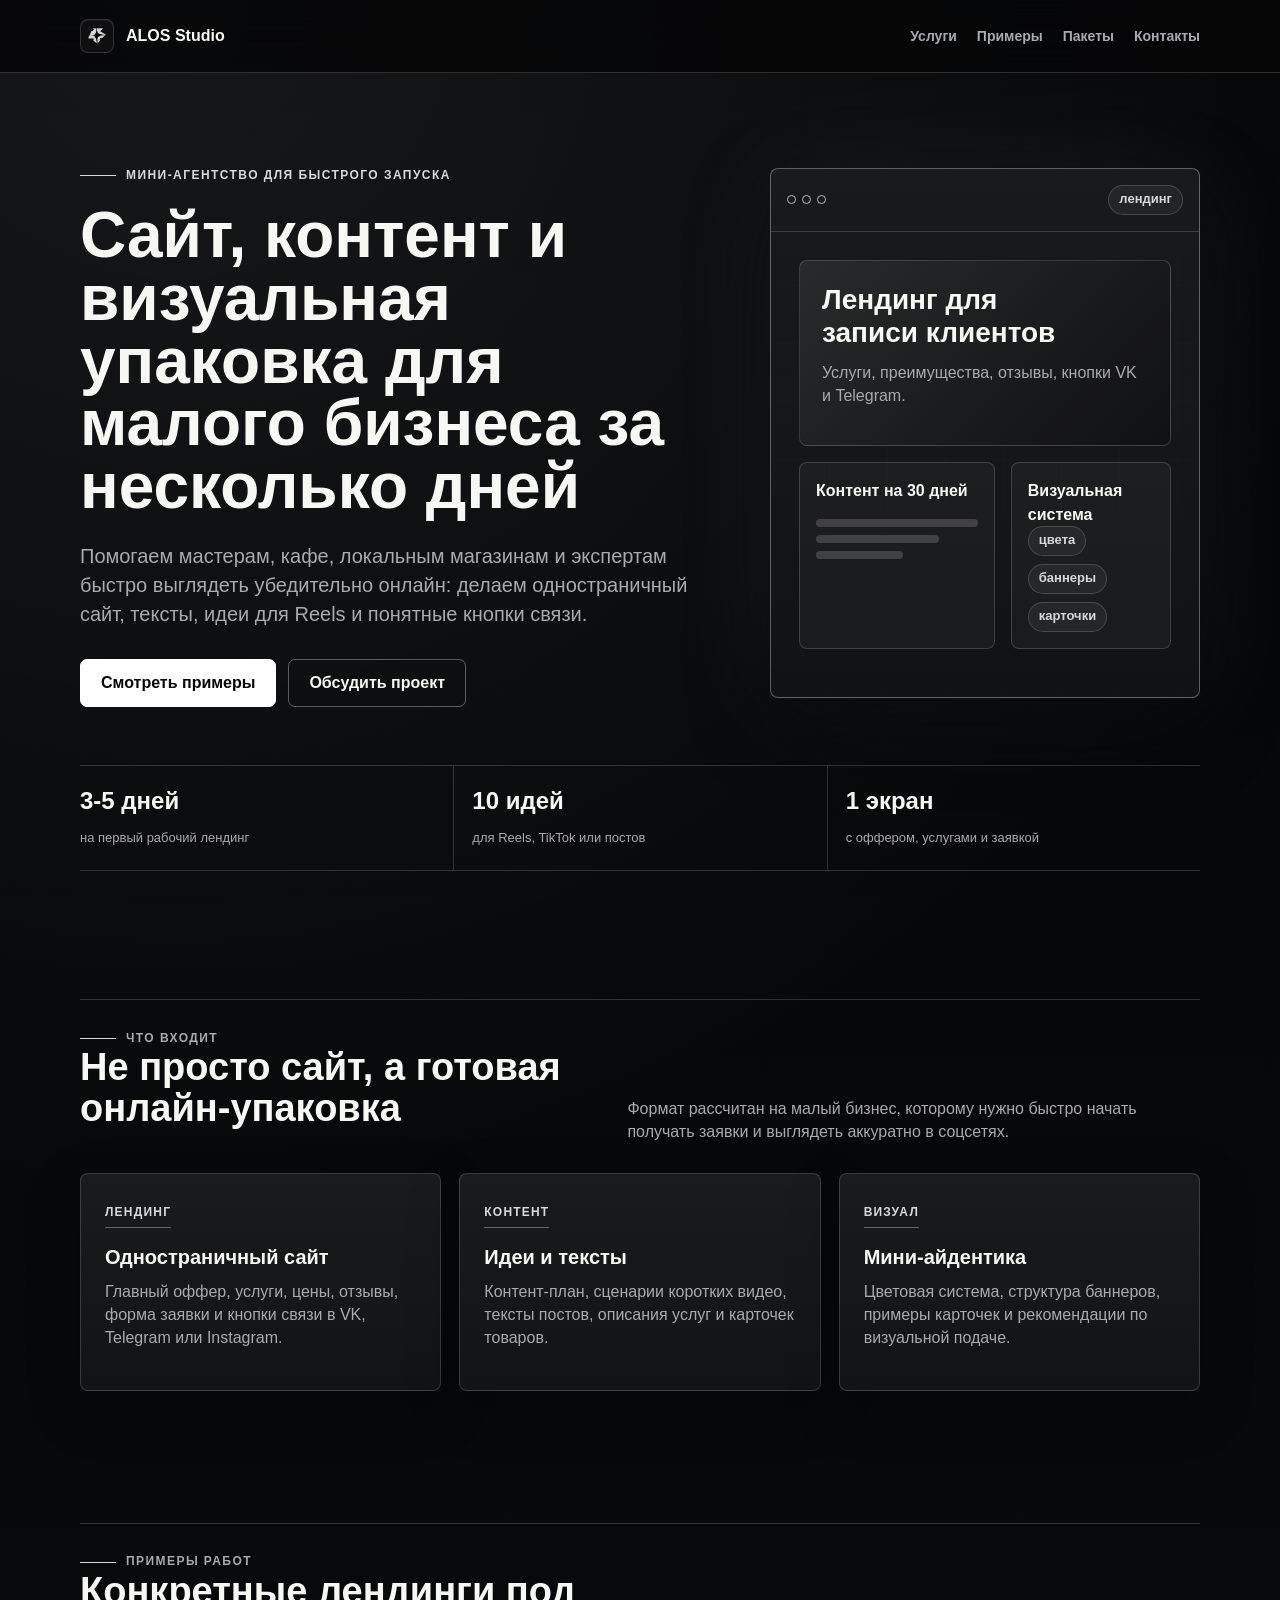
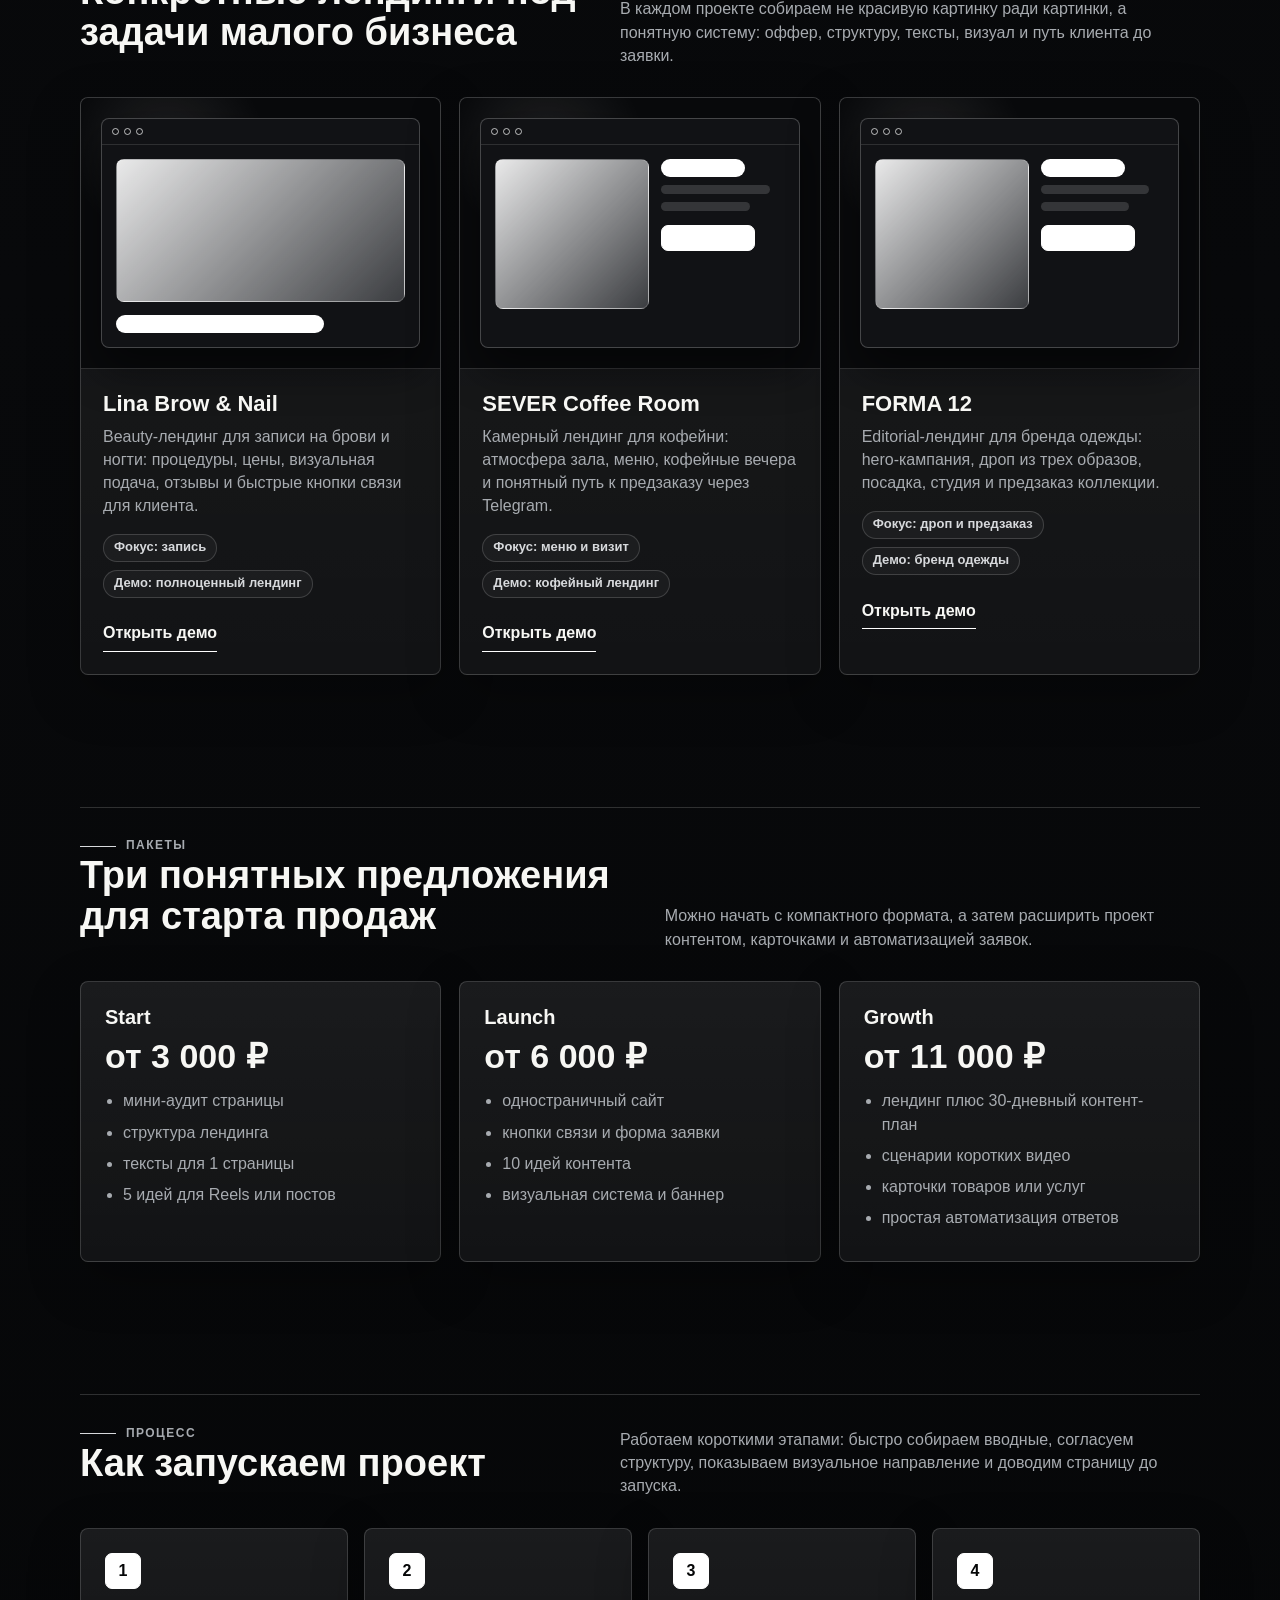
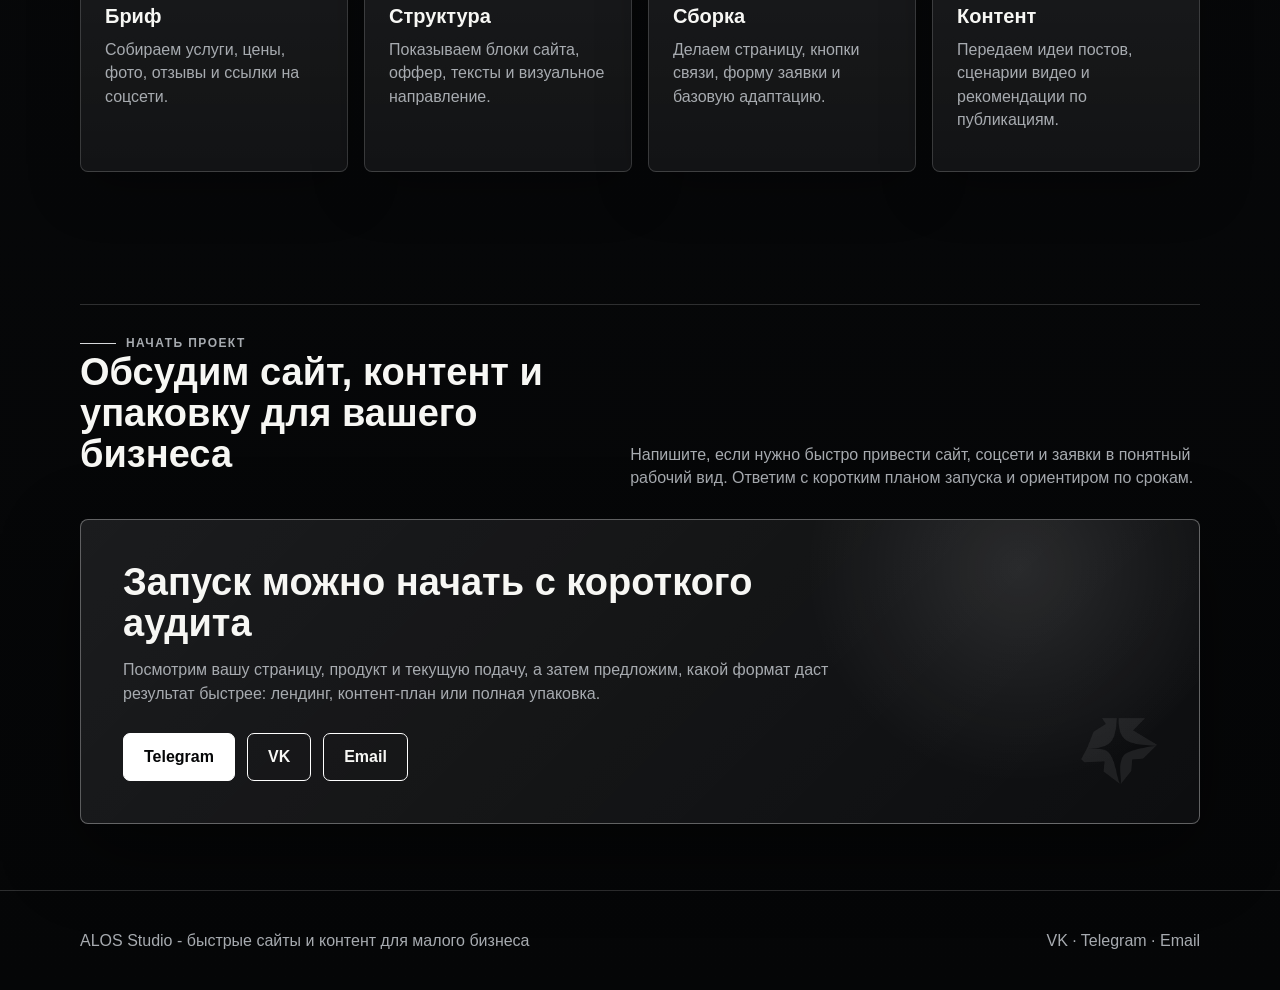
==== index.html @ 25518f79 "Add files via upload" ====
<!doctype html>
<html lang="ru">
  <head>
    <meta charset="utf-8">
    <meta name="viewport" content="width=device-width, initial-scale=1">
    <title>ALOS Studio - сайты, контент и упаковка для малого бизнеса</title>
    <link rel="stylesheet" href="styles.css">
  </head>
  <body>
    <div class="page">
      <header class="topbar">
        <div class="container nav">
          <a class="brand" href="index.html" aria-label="ALOS Studio">
            <span class="brand-mark"><img src="vk-assets/alos-logo-current.png" alt="" aria-hidden="true"></span>
            <span>ALOS Studio</span>
          </a>
          <nav class="nav-links" aria-label="Основная навигация">
            <a href="#services">Услуги</a>
            <a href="#cases">Примеры</a>
            <a href="#packages">Пакеты</a>
            <a href="#contact">Контакты</a>
          </nav>
        </div>
      </header>

      <main>
        <section class="hero">
          <div class="container hero-grid">
            <div>
              <p class="eyebrow">Мини-агентство для быстрого запуска</p>
              <h1>Сайт, контент и визуальная упаковка для малого бизнеса за несколько дней</h1>
              <p class="lead">
                Помогаем мастерам, кафе, локальным магазинам и экспертам быстро выглядеть убедительно онлайн: делаем одностраничный сайт, тексты, идеи для Reels и понятные кнопки связи.
              </p>
              <div class="actions">
                <a class="button" href="#cases">Смотреть примеры</a>
                <a class="button secondary" href="#contact">Обсудить проект</a>
              </div>
            </div>

            <aside class="hero-panel" aria-label="Пример визуальной упаковки">
              <div class="hero-panel-header">
                <div class="dot-row" aria-hidden="true">
                  <span class="dot"></span>
                  <span class="dot"></span>
                  <span class="dot"></span>
                </div>
                <span class="pill">лендинг</span>
              </div>
              <div class="hero-panel-body">
                <div class="mini-site">
                  <div class="mini-hero">
                    <h3>Лендинг для записи клиентов</h3>
                    <p>Услуги, преимущества, отзывы, кнопки VK и Telegram.</p>
                  </div>
                  <div class="mini-row">
                    <div class="mini-box">
                      <strong>Контент на 30 дней</strong>
                      <div class="mini-lines" aria-hidden="true">
                        <span></span>
                        <span></span>
                        <span></span>
                      </div>
                    </div>
                    <div class="mini-box">
                      <strong>Визуальная система</strong>
                      <div class="pill-row">
                        <span class="pill">цвета</span>
                        <span class="pill">баннеры</span>
                        <span class="pill">карточки</span>
                      </div>
                    </div>
                  </div>
                </div>
              </div>
            </aside>
            <div class="metrics" aria-label="Коротко о формате работы">
              <div class="metric">
                <strong>3-5 дней</strong>
                <span>на первый рабочий лендинг</span>
              </div>
              <div class="metric">
                <strong>10 идей</strong>
                <span>для Reels, TikTok или постов</span>
              </div>
              <div class="metric">
                <strong>1 экран</strong>
                <span>с оффером, услугами и заявкой</span>
              </div>
            </div>
          </div>
        </section>

        <section id="services">
          <div class="container">
            <div class="section-head">
              <div>
                <p class="eyebrow">Что входит</p>
                <h2>Не просто сайт, а готовая онлайн-упаковка</h2>
              </div>
              <p>Формат рассчитан на малый бизнес, которому нужно быстро начать получать заявки и выглядеть аккуратно в соцсетях.</p>
            </div>
            <div class="service-grid">
              <article class="service">
                <span class="service-tag">Лендинг</span>
                <h3>Одностраничный сайт</h3>
                <p>Главный оффер, услуги, цены, отзывы, форма заявки и кнопки связи в VK, Telegram или Instagram.</p>
              </article>
              <article class="service">
                <span class="service-tag">Контент</span>
                <h3>Идеи и тексты</h3>
                <p>Контент-план, сценарии коротких видео, тексты постов, описания услуг и карточек товаров.</p>
              </article>
              <article class="service">
                <span class="service-tag">Визуал</span>
                <h3>Мини-айдентика</h3>
                <p>Цветовая система, структура баннеров, примеры карточек и рекомендации по визуальной подаче.</p>
              </article>
            </div>
          </div>
        </section>

        <section id="cases">
          <div class="container">
            <div class="section-head">
              <div>
                <p class="eyebrow">Примеры работ</p>
                <h2>Конкретные лендинги под задачи малого бизнеса</h2>
              </div>
              <p>В каждом проекте собираем не красивую картинку ради картинки, а понятную систему: оффер, структуру, тексты, визуал и путь клиента до заявки.</p>
            </div>
            <div class="case-grid">
              <article class="case">
                <div class="case-preview beauty">
                  <div class="site-window">
                    <div class="site-window-top" aria-hidden="true"><span></span><span></span><span></span></div>
                    <div class="site-window-body beauty case-wire-preview" aria-label="Превью beauty-кейса Lina Brow & Nail">
                      <div class="visual-plate"></div>
                      <div class="preview-bar" aria-hidden="true"></div>
                    </div>
                  </div>
                </div>
                <div class="case-info">
                  <h3>Lina Brow & Nail</h3>
                  <p>Beauty-лендинг для записи на брови и ногти: процедуры, цены, визуальная подача, отзывы и быстрые кнопки связи для клиента.</p>
                  <div class="case-facts">
                    <span>Фокус: запись</span>
                    <span>Демо: полноценный лендинг</span>
                  </div>
                  <a class="case-link" href="brow-and-nail/index.html">Открыть демо</a>
                </div>
              </article>
              <article class="case">
                <div class="case-preview cafe">
                  <div class="site-window">
                    <div class="site-window-top" aria-hidden="true"><span></span><span></span><span></span></div>
                    <div class="site-window-body cafe">
                      <div class="visual-plate"></div>
                      <div class="preview-copy" aria-hidden="true">
                        <span></span><span></span><span></span><div class="fake-button"></div>
                      </div>
                    </div>
                  </div>
                </div>
                <div class="case-info">
                  <h3>SEVER Coffee Room</h3>
                  <p>Камерный лендинг для кофейни: атмосфера зала, меню, кофейные вечера и понятный путь к предзаказу через Telegram.</p>
                  <div class="case-facts">
                    <span>Фокус: меню и визит</span>
                    <span>Демо: кофейный лендинг</span>
                  </div>
                  <a class="case-link" href="sever-coffee/index.html">Открыть демо</a>
                </div>
              </article>
              <article class="case">
                <div class="case-preview fashion">
                  <div class="site-window">
                    <div class="site-window-top" aria-hidden="true"><span></span><span></span><span></span></div>
                    <div class="site-window-body fashion">
                      <div class="visual-plate"></div>
                      <div class="preview-copy" aria-hidden="true">
                        <span></span><span></span><span></span><div class="fake-button"></div>
                      </div>
                    </div>
                  </div>
                </div>
                <div class="case-info">
                  <h3>FORMA 12</h3>
                  <p>Editorial-лендинг для бренда одежды: hero-кампания, дроп из трех образов, посадка, студия и предзаказ коллекции.</p>
                  <div class="case-facts">
                    <span>Фокус: дроп и предзаказ</span>
                    <span>Демо: бренд одежды</span>
                  </div>
                  <a class="case-link" href="forma-12/index.html">Открыть демо</a>
                </div>
              </article>
            </div>
          </div>
        </section>

        <section id="packages">
          <div class="container">
            <div class="section-head">
              <div>
                <p class="eyebrow">Пакеты</p>
                <h2>Три понятных предложения для старта продаж</h2>
              </div>
              <p>Можно начать с компактного формата, а затем расширить проект контентом, карточками и автоматизацией заявок.</p>
            </div>
            <div class="package-grid">
              <article class="package">
                <h3>Start</h3>
                <strong>от 3 000 ₽</strong>
                <ul>
                  <li>мини-аудит страницы</li>
                  <li>структура лендинга</li>
                  <li>тексты для 1 страницы</li>
                  <li>5 идей для Reels или постов</li>
                </ul>
              </article>
              <article class="package">
                <h3>Launch</h3>
                <strong>от 6 000 ₽</strong>
                <ul>
                  <li>одностраничный сайт</li>
                  <li>кнопки связи и форма заявки</li>
                  <li>10 идей контента</li>
                  <li>визуальная система и баннер</li>
                </ul>
              </article>
              <article class="package">
                <h3>Growth</h3>
                <strong>от 11 000 ₽</strong>
                <ul>
                  <li>лендинг плюс 30-дневный контент-план</li>
                  <li>сценарии коротких видео</li>
                  <li>карточки товаров или услуг</li>
                  <li>простая автоматизация ответов</li>
                </ul>
              </article>
            </div>
          </div>
        </section>

        <section>
          <div class="container">
            <div class="section-head">
              <div>
                <p class="eyebrow">Процесс</p>
                <h2>Как запускаем проект</h2>
              </div>
              <p>Работаем короткими этапами: быстро собираем вводные, согласуем структуру, показываем визуальное направление и доводим страницу до запуска.</p>
            </div>
            <div class="workflow">
              <article class="step">
                <span class="step-num">1</span>
                <h3>Бриф</h3>
                <p>Собираем услуги, цены, фото, отзывы и ссылки на соцсети.</p>
              </article>
              <article class="step">
                <span class="step-num">2</span>
                <h3>Структура</h3>
                <p>Показываем блоки сайта, оффер, тексты и визуальное направление.</p>
              </article>
              <article class="step">
                <span class="step-num">3</span>
                <h3>Сборка</h3>
                <p>Делаем страницу, кнопки связи, форму заявки и базовую адаптацию.</p>
              </article>
              <article class="step">
                <span class="step-num">4</span>
                <h3>Контент</h3>
                <p>Передаем идеи постов, сценарии видео и рекомендации по публикациям.</p>
              </article>
            </div>
          </div>
        </section>

        <section id="contact">
          <div class="container">
            <div class="section-head">
              <div>
                <p class="eyebrow">Начать проект</p>
                <h2>Обсудим сайт, контент и упаковку для вашего бизнеса</h2>
              </div>
              <p>Напишите, если нужно быстро привести сайт, соцсети и заявки в понятный рабочий вид. Ответим с коротким планом запуска и ориентиром по срокам.</p>
            </div>
            <div class="contact-strip">
              <img class="contact-logo" src="vk-assets/alos-logo-current.png" alt="" aria-hidden="true">
              <h2>Запуск можно начать с короткого аудита</h2>
              <p>Посмотрим вашу страницу, продукт и текущую подачу, а затем предложим, какой формат даст результат быстрее: лендинг, контент-план или полная упаковка.</p>
              <div class="actions">
                <a class="button" href="https://t.me/aLoS_91" target="_blank" rel="noopener">Telegram</a>
                <a class="button secondary" href="https://vk.ru/alos_studio" target="_blank" rel="noopener">VK</a>
                <a class="button secondary" href="https://e.mail.ru/compose/?mailto=mailto%3Aalos_studio91%40mail.ru" target="_blank" rel="noopener">Email</a>
              </div>
            </div>
          </div>
        </section>
      </main>

      <footer class="footer">
        <div class="container">
          <span>ALOS Studio - быстрые сайты и контент для малого бизнеса</span>
          <span>VK · Telegram · Email</span>
        </div>
      </footer>
    </div>
  </body>
</html>
---- styles.css ----
* {
  box-sizing: border-box;
}

:root {
  --paper: #050607;
  --surface: #0d0e10;
  --surface-2: #121316;
  --surface-3: #17191d;
  --ink: #f7f7f4;
  --muted: #a7abb0;
  --soft: #d7d9dc;
  --line: rgba(255, 255, 255, 0.16);
  --line-strong: rgba(255, 255, 255, 0.32);
  --shadow: 0 26px 80px rgba(0, 0, 0, 0.46);
  --glow: 0 0 120px rgba(255, 255, 255, 0.08);
}

html {
  scroll-behavior: smooth;
}

body {
  margin: 0;
  background:
    radial-gradient(circle at 14% 0%, rgba(255, 255, 255, 0.07), transparent 28%),
    linear-gradient(180deg, #050607 0%, #08090b 45%, #050607 100%);
  color: var(--ink);
  font-family: Inter, Arial, Helvetica, sans-serif;
  font-size: 16px;
  line-height: 1.45;
  overflow-x: hidden;
}

a {
  color: inherit;
  text-decoration: none;
}

.page {
  min-height: 100vh;
}

.container {
  width: min(1120px, calc(100% - 32px));
  margin: 0 auto;
}

.topbar {
  position: sticky;
  top: 0;
  z-index: 10;
  background: rgba(5, 6, 7, 0.82);
  border-bottom: 1px solid var(--line);
  backdrop-filter: blur(18px);
}

.nav {
  display: flex;
  align-items: center;
  justify-content: space-between;
  min-height: 72px;
  gap: 20px;
}

.brand {
  display: flex;
  align-items: center;
  gap: 12px;
  color: var(--ink);
  font-weight: 900;
  letter-spacing: 0;
}

.brand-mark {
  display: grid;
  width: 34px;
  height: 34px;
  place-items: center;
  border: 1px solid rgba(255, 255, 255, 0.14);
  border-radius: 8px;
  background: rgba(255, 255, 255, 0.035);
  box-shadow: inset 0 1px 0 rgba(255, 255, 255, 0.06);
  overflow: hidden;
}

.brand-mark img {
  width: 24px;
  height: 24px;
  object-fit: contain;
  opacity: 0.82;
}

.mark {
  display: none;
}

.nav-links {
  display: flex;
  align-items: center;
  gap: 20px;
  color: var(--muted);
  font-size: 14px;
  font-weight: 700;
}

.nav-links a {
  position: relative;
  padding: 8px 0;
}

.nav-links a::after {
  position: absolute;
  right: 0;
  bottom: 2px;
  left: 0;
  height: 1px;
  background: var(--ink);
  content: "";
  opacity: 0;
  transform: scaleX(0.35);
  transition: opacity 180ms ease, transform 180ms ease;
}

.nav-links a:hover {
  color: var(--ink);
}

.nav-links a:hover::after {
  opacity: 1;
  transform: scaleX(1);
}

.hero {
  padding: 86px 0 62px;
}

.hero-grid {
  display: grid;
  grid-template-columns: minmax(0, 1fr) 430px;
  align-items: center;
  gap: 54px;
}

.hero-grid > *,
.demo-grid > *,
.two-col > * {
  min-width: 0;
}

.eyebrow {
  display: inline-flex;
  align-items: center;
  max-width: 100%;
  gap: 10px;
  margin: 0 0 20px;
  color: var(--soft);
  font-size: 12px;
  font-weight: 900;
  letter-spacing: 0.12em;
  text-transform: uppercase;
  overflow-wrap: anywhere;
}

.eyebrow::before {
  flex: 0 0 36px;
  width: 36px;
  height: 1px;
  background: var(--soft);
  content: "";
}

h1,
h2,
h3,
p {
  margin-top: 0;
}

h1 {
  max-width: 790px;
  margin-bottom: 24px;
  color: var(--ink);
  font-size: 64px;
  line-height: 0.98;
  letter-spacing: 0;
  overflow-wrap: break-word;
}

h2 {
  margin-bottom: 14px;
  color: var(--ink);
  font-size: 38px;
  line-height: 1.08;
  letter-spacing: 0;
  overflow-wrap: anywhere;
}

h3 {
  margin-bottom: 10px;
  color: var(--ink);
  font-size: 22px;
  line-height: 1.18;
  letter-spacing: 0;
}

.lead {
  max-width: 690px;
  margin-bottom: 30px;
  color: var(--muted);
  font-size: 20px;
}

.actions {
  display: flex;
  flex-wrap: wrap;
  gap: 12px;
  margin-top: 28px;
}

.button {
  display: inline-flex;
  align-items: center;
  justify-content: center;
  min-height: 48px;
  padding: 0 20px;
  border: 1px solid #ffffff;
  border-radius: 7px;
  background: #ffffff;
  color: #050607;
  font-weight: 900;
  cursor: pointer;
  transition: background 180ms ease, color 180ms ease, transform 180ms ease, border-color 180ms ease;
}

.button:hover {
  transform: translateY(-1px);
}

.button.secondary {
  border-color: var(--line-strong);
  background: transparent;
  color: var(--ink);
}

.button.secondary:hover {
  border-color: #ffffff;
  background: rgba(255, 255, 255, 0.08);
}

.button.teal {
  border-color: #ffffff;
  background: #ffffff;
  color: #050607;
}

.metrics {
  display: grid;
  grid-column: 1 / -1;
  grid-template-columns: repeat(3, minmax(0, 1fr));
  gap: 0;
  width: 100%;
  margin-top: 4px;
  border-top: 1px solid var(--line);
  border-bottom: 1px solid var(--line);
}

.metric {
  min-height: 104px;
  padding: 18px 16px 18px 0;
  border-left: 0;
}

.metric + .metric {
  padding-left: 18px;
  border-left: 1px solid var(--line);
}

.metric strong {
  display: block;
  margin-bottom: 6px;
  color: var(--ink);
  font-size: 24px;
}

.metric span {
  color: var(--muted);
  font-size: 13px;
}

.hero-panel {
  position: relative;
  min-height: 530px;
  border: 1px solid var(--line-strong);
  border-radius: 8px;
  background:
    linear-gradient(180deg, rgba(255, 255, 255, 0.05), rgba(255, 255, 255, 0.015)),
    var(--surface);
  box-shadow: var(--shadow), var(--glow);
  overflow: hidden;
}

.hero-panel::before {
  position: absolute;
  inset: 0;
  background:
    linear-gradient(90deg, rgba(255, 255, 255, 0.05) 1px, transparent 1px),
    linear-gradient(180deg, rgba(255, 255, 255, 0.05) 1px, transparent 1px);
  background-size: 58px 58px;
  content: "";
  opacity: 0.2;
  pointer-events: none;
}

.hero-panel-header {
  position: relative;
  z-index: 1;
  display: flex;
  align-items: center;
  justify-content: space-between;
  padding: 16px;
  border-bottom: 1px solid var(--line);
}

.dot-row {
  display: flex;
  gap: 6px;
}

.dot {
  width: 9px;
  height: 9px;
  border: 1px solid rgba(255, 255, 255, 0.68);
  border-radius: 50%;
  background: transparent;
}

.dot:nth-child(2),
.dot:nth-child(3) {
  background: transparent;
}

.hero-panel-body {
  position: relative;
  z-index: 1;
  padding: 28px;
}

.mini-site {
  display: grid;
  gap: 16px;
}

.mini-hero {
  min-height: 168px;
  border: 1px solid var(--line);
  border-radius: 8px;
  background:
    linear-gradient(135deg, rgba(255, 255, 255, 0.12), rgba(255, 255, 255, 0.02)),
    #0b0c0e;
  color: var(--ink);
  padding: 22px;
}

.mini-hero h3 {
  max-width: 270px;
  margin-bottom: 12px;
  color: var(--ink);
  font-size: 28px;
}

.mini-hero p {
  color: var(--muted);
}

.mini-row {
  display: grid;
  grid-template-columns: 1.1fr 0.9fr;
  gap: 16px;
}

.mini-box {
  min-height: 112px;
  border: 1px solid var(--line);
  border-radius: 8px;
  background: rgba(255, 255, 255, 0.035);
  padding: 16px;
}

.mini-lines {
  display: grid;
  gap: 8px;
  margin-top: 16px;
}

.mini-lines span {
  height: 8px;
  border-radius: 999px;
  background: rgba(255, 255, 255, 0.16);
}

.mini-lines span:nth-child(2) {
  width: 76%;
}

.mini-lines span:nth-child(3) {
  width: 54%;
}

.pill-row {
  display: flex;
  flex-wrap: wrap;
  gap: 8px;
}

.pill {
  display: inline-flex;
  align-items: center;
  min-height: 30px;
  padding: 0 10px;
  border: 1px solid var(--line);
  border-radius: 999px;
  background: rgba(255, 255, 255, 0.05);
  color: var(--soft);
  font-size: 13px;
  font-weight: 900;
}

section {
  padding: 66px 0;
}

.section-head {
  display: flex;
  align-items: end;
  justify-content: space-between;
  gap: 28px;
  margin-bottom: 30px;
  padding-top: 22px;
  border-top: 1px solid var(--line);
}

.section-head p {
  max-width: 580px;
  margin-bottom: 0;
  color: var(--muted);
}

.service-grid,
.case-grid,
.package-grid,
.message-grid {
  display: grid;
  grid-template-columns: repeat(3, minmax(0, 1fr));
  gap: 18px;
}

.service,
.case,
.package,
.message-card,
.step {
  border: 1px solid var(--line);
  border-radius: 8px;
  background:
    linear-gradient(180deg, rgba(255, 255, 255, 0.055), rgba(255, 255, 255, 0.018)),
    var(--surface);
  box-shadow: 0 18px 52px rgba(0, 0, 0, 0.28);
}

.service,
.package,
.message-card,
.step {
  padding: 24px;
}

.service:hover,
.case:hover,
.package:hover,
.step:hover {
  border-color: var(--line-strong);
}

.service h3,
.package h3,
.message-card h3,
.step h3 {
  font-size: 20px;
}

.service p,
.package p,
.message-card p,
.step p,
.case p {
  color: var(--muted);
}

.service-tag {
  display: inline-flex;
  margin-bottom: 18px;
  padding: 6px 0;
  border-bottom: 1px solid var(--line-strong);
  color: var(--soft);
  font-size: 12px;
  font-weight: 900;
  letter-spacing: 0.1em;
  text-transform: uppercase;
}

.case {
  overflow: hidden;
}

.case-preview {
  min-height: 270px;
  padding: 20px;
  border-bottom: 1px solid var(--line);
  background: #0a0b0d;
}

.case-preview.beauty,
.case-preview.cafe,
.case-preview.fashion {
  background:
    radial-gradient(circle at 24% 18%, rgba(255, 255, 255, 0.09), transparent 28%),
    #090a0c;
}

.site-window {
  height: 230px;
  border: 1px solid rgba(255, 255, 255, 0.22);
  border-radius: 8px;
  background: #111215;
  overflow: hidden;
  box-shadow: 0 20px 44px rgba(0, 0, 0, 0.48);
}

.site-window-top {
  display: flex;
  align-items: center;
  gap: 5px;
  height: 26px;
  padding: 0 10px;
  border-bottom: 1px solid rgba(255, 255, 255, 0.12);
}

.site-window-top span {
  width: 7px;
  height: 7px;
  border: 1px solid rgba(255, 255, 255, 0.7);
  border-radius: 50%;
  background: transparent;
}

.site-window-body {
  display: grid;
  grid-template-columns: 1fr 0.8fr;
  gap: 12px;
  padding: 14px;
}

.visual-plate {
  position: relative;
  min-height: 150px;
  border: 1px solid rgba(255, 255, 255, 0.18);
  border-radius: 8px;
  overflow: hidden;
}

.beauty .visual-plate,
.cafe .visual-plate,
.fashion .visual-plate {
  background:
    linear-gradient(135deg, rgba(255, 255, 255, 0.9), rgba(255, 255, 255, 0.12)),
    #202226;
}

.site-window-body.case-wire-preview {
  display: grid;
  grid-template-columns: 1fr;
  grid-template-rows: minmax(0, 1fr) auto;
  height: calc(100% - 26px);
  gap: 13px;
  padding: 14px;
}

.case-wire-preview .visual-plate {
  min-height: 0;
}

.preview-bar {
  width: min(72%, 330px);
  height: 18px;
  border-radius: 999px;
  background: #ffffff;
}

.preview-copy {
  display: grid;
  align-content: start;
  gap: 8px;
}

.preview-copy span {
  height: 9px;
  border-radius: 999px;
  background: rgba(255, 255, 255, 0.15);
}

.preview-copy span:first-child {
  width: 68%;
  height: 18px;
  background: #ffffff;
}

.preview-copy span:nth-child(2) {
  width: 88%;
}

.preview-copy span:nth-child(3) {
  width: 72%;
}

.preview-copy .fake-button {
  width: 94px;
  height: 26px;
  margin-top: 6px;
  border: 1px solid #ffffff;
  border-radius: 7px;
  background: #ffffff;
}

.case-info {
  padding: 22px;
}

.case-info h3 {
  margin-bottom: 8px;
}

.case-info p {
  min-height: 70px;
  margin-bottom: 16px;
}

.case-facts {
  display: grid;
  gap: 8px;
  margin: 0 0 18px;
}

.case-facts span {
  display: inline-flex;
  width: fit-content;
  max-width: 100%;
  min-height: 28px;
  align-items: center;
  padding: 0 10px;
  border: 1px solid var(--line);
  border-radius: 999px;
  background: rgba(255, 255, 255, 0.035);
  color: var(--soft);
  font-size: 13px;
  font-weight: 900;
}

.case-link {
  display: inline-flex;
  align-items: center;
  min-height: 36px;
  border-bottom: 1px solid #ffffff;
  color: var(--ink);
  font-weight: 900;
}

.package strong {
  display: block;
  margin-bottom: 16px;
  color: var(--ink);
  font-size: 34px;
  line-height: 1;
}

.package ul,
.message-card ul,
.script-list {
  margin: 0;
  padding-left: 18px;
  color: var(--muted);
}

.package li,
.message-card li,
.script-list li {
  margin: 8px 0;
}

.workflow {
  display: grid;
  grid-template-columns: repeat(4, minmax(0, 1fr));
  gap: 16px;
}

.step-num {
  display: grid;
  width: 36px;
  height: 36px;
  margin-bottom: 16px;
  place-items: center;
  border: 1px solid #ffffff;
  border-radius: 7px;
  background: #ffffff;
  color: #050607;
  font-weight: 900;
}

.message-card textarea {
  width: 100%;
  min-height: 230px;
  margin: 8px 0 14px;
  padding: 14px;
  resize: vertical;
  border: 1px solid var(--line);
  border-radius: 8px;
  color: var(--ink);
  background: #08090b;
  font: inherit;
  font-size: 14px;
}

.contact-strip {
  position: relative;
  padding: 42px;
  border: 1px solid var(--line-strong);
  border-radius: 8px;
  background:
    radial-gradient(circle at 84% 16%, rgba(255, 255, 255, 0.1), transparent 22%),
    linear-gradient(135deg, rgba(255, 255, 255, 0.08), rgba(255, 255, 255, 0.018)),
    #08090b;
  color: var(--ink);
  overflow: hidden;
  box-shadow: var(--shadow);
}

.contact-logo {
  position: absolute;
  right: 28px;
  bottom: 20px;
  width: 104px;
  opacity: 0.075;
  pointer-events: none;
}

.contact-strip h2,
.contact-strip p,
.contact-strip .actions {
  position: relative;
  z-index: 1;
  max-width: 760px;
}

.contact-strip p {
  color: var(--muted);
}

.contact-strip .button {
  border-color: #ffffff;
  background: #ffffff;
  color: #050607;
}

.contact-strip .button.secondary {
  background: transparent;
  color: var(--ink);
}

.footer {
  padding: 38px 0;
  border-top: 1px solid var(--line);
  color: var(--muted);
}

.footer .container {
  display: flex;
  justify-content: space-between;
  gap: 20px;
}

.demo-hero {
  padding: 56px 0;
}

.demo-grid {
  display: grid;
  grid-template-columns: minmax(0, 1fr) 420px;
  align-items: center;
  gap: 42px;
}

.demo-visual {
  min-height: 470px;
  border-radius: 8px;
  overflow: hidden;
  box-shadow: var(--shadow);
}

.demo-band {
  padding: 56px 0;
  background: var(--surface);
}

.demo-band.alt {
  background: transparent;
}

.two-col {
  display: grid;
  grid-template-columns: 0.9fr 1.1fr;
  gap: 28px;
  align-items: start;
}

.list-block {
  display: grid;
  gap: 12px;
}

.list-row {
  display: flex;
  justify-content: space-between;
  gap: 14px;
  padding: 16px 0;
  border-bottom: 1px solid var(--line);
}

.list-row strong {
  min-width: 130px;
}

.gallery {
  display: grid;
  grid-template-columns: repeat(3, minmax(0, 1fr));
  gap: 16px;
}

.gallery-item {
  min-height: 210px;
  border-radius: 8px;
  background: #16181b;
}

@media (max-width: 920px) {
  .hero-grid,
  .demo-grid,
  .two-col {
    grid-template-columns: 1fr;
  }

  .hero-panel,
  .demo-visual {
    min-height: 390px;
  }

  .service-grid,
  .case-grid,
  .package-grid,
  .message-grid,
  .workflow,
  .gallery {
    grid-template-columns: repeat(2, minmax(0, 1fr));
  }
}

@media (max-width: 680px) {
  .container {
    width: 100%;
    padding-right: 12px;
    padding-left: 12px;
  }

  .nav {
    align-items: flex-start;
    flex-direction: column;
    padding: 14px 0;
  }

  .nav-links {
    flex-wrap: wrap;
    gap: 12px;
  }

  .hero {
    padding-top: 48px;
  }

  .eyebrow {
    align-items: flex-start;
    gap: 8px;
    font-size: 11px;
    line-height: 1.35;
    letter-spacing: 0.08em;
  }

  .eyebrow::before {
    flex-basis: 36px;
    margin-top: 7px;
  }

  h1 {
    max-width: 340px;
    font-size: 34px;
    line-height: 1.04;
  }

  h2 {
    font-size: 26px;
    line-height: 1.12;
  }

  .lead {
    max-width: 340px;
    font-size: 16px;
  }

  .actions {
    align-items: flex-start;
    flex-direction: column;
  }

  .button {
    max-width: 100%;
  }

  .metrics,
  .service-grid,
  .case-grid,
  .package-grid,
  .message-grid,
  .workflow,
  .gallery,
  .mini-row,
  .site-window-body {
    grid-template-columns: 1fr;
  }

  .metrics {
    border-bottom: 0;
  }

  .metric {
    border-bottom: 1px solid var(--line);
  }

  .metric + .metric {
    padding-left: 0;
    border-left: 0;
  }

  .hero-grid,
  .demo-grid,
  .two-col {
    display: block;
  }

  .hero-panel,
  .demo-visual {
    width: 100%;
    max-width: calc(100vw - 24px);
    margin-top: 30px;
  }

  .hero-panel-header,
  .hero-panel-body {
    padding: 14px;
  }

  .hero-panel-header .pill {
    display: none;
  }

  .mini-hero {
    min-height: 150px;
    padding: 18px;
  }

  .mini-hero h3 {
    font-size: 24px;
  }

  .section-head,
  .footer .container {
    align-items: flex-start;
    flex-direction: column;
  }

  .case-info p {
    min-height: auto;
  }

  .contact-strip {
    padding: 26px;
  }

  .contact-logo {
    right: 18px;
    bottom: 16px;
    width: 74px;
    opacity: 0.065;
  }
}
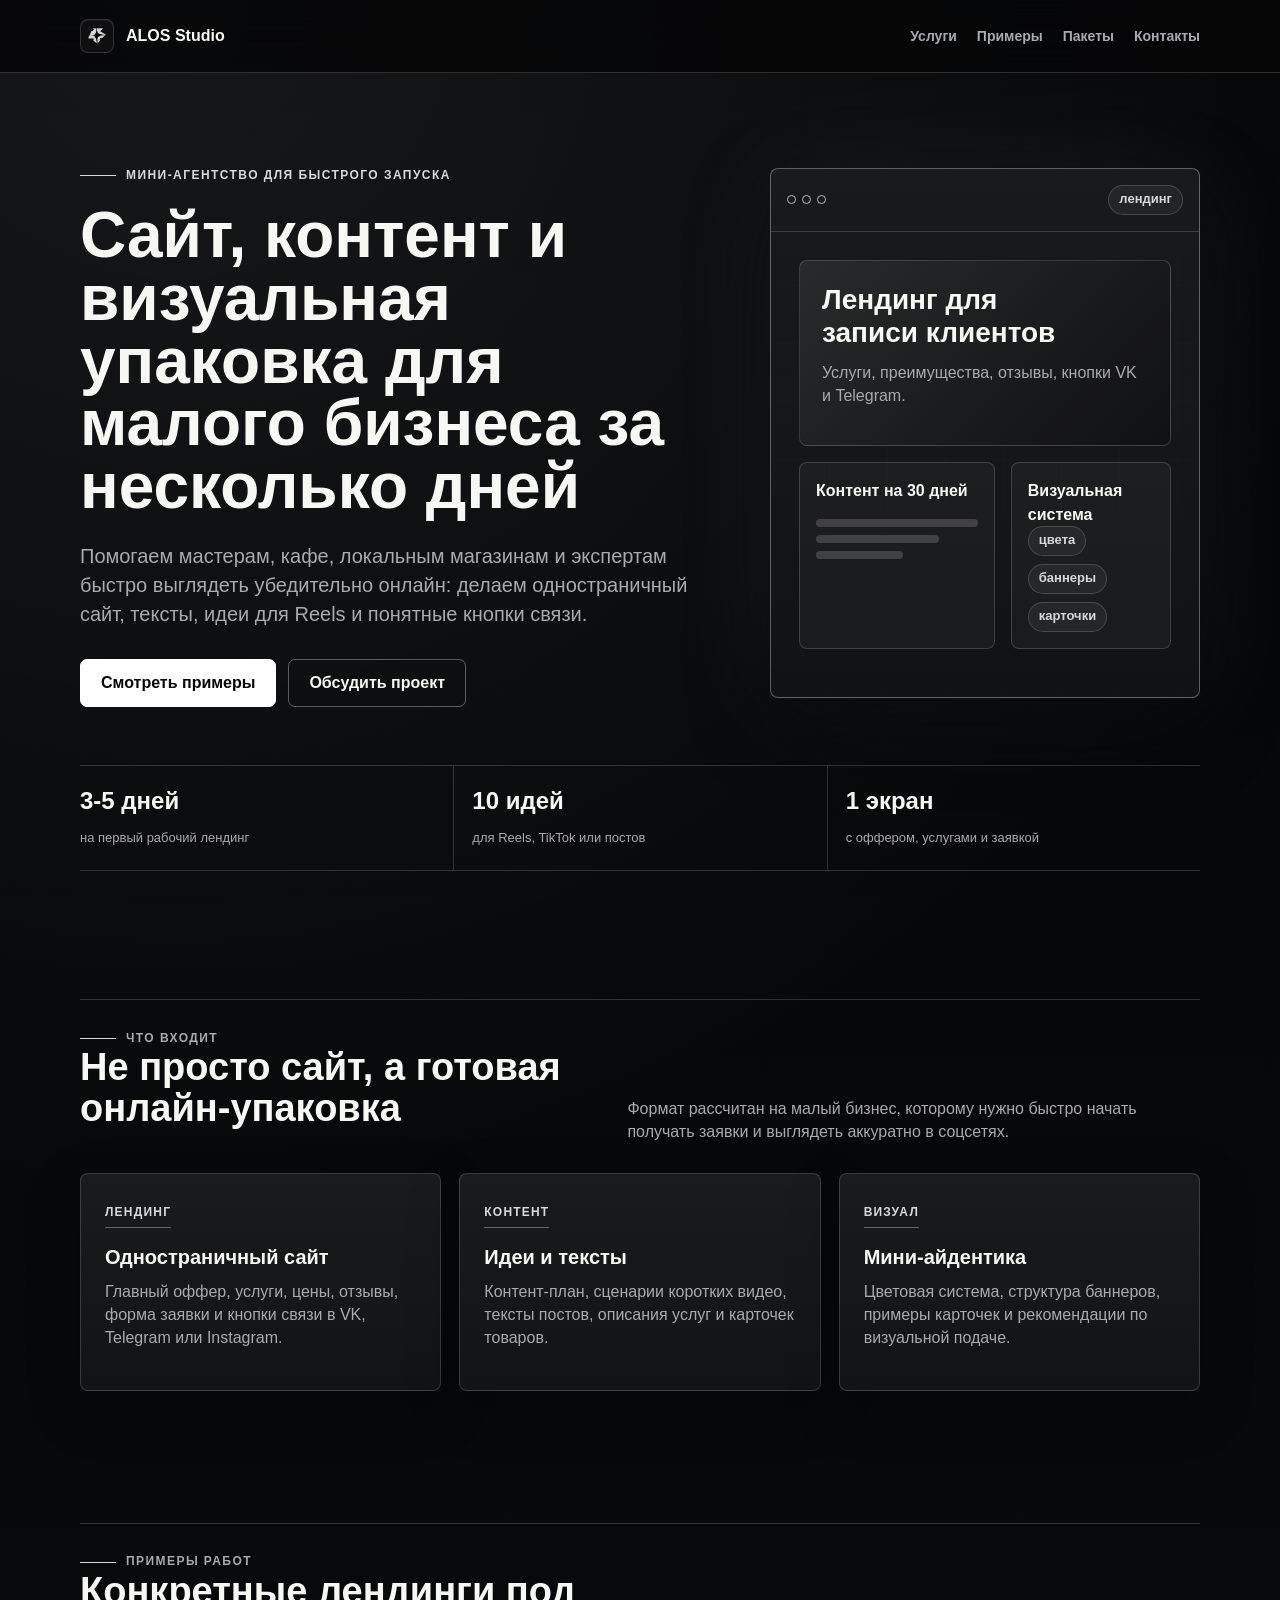
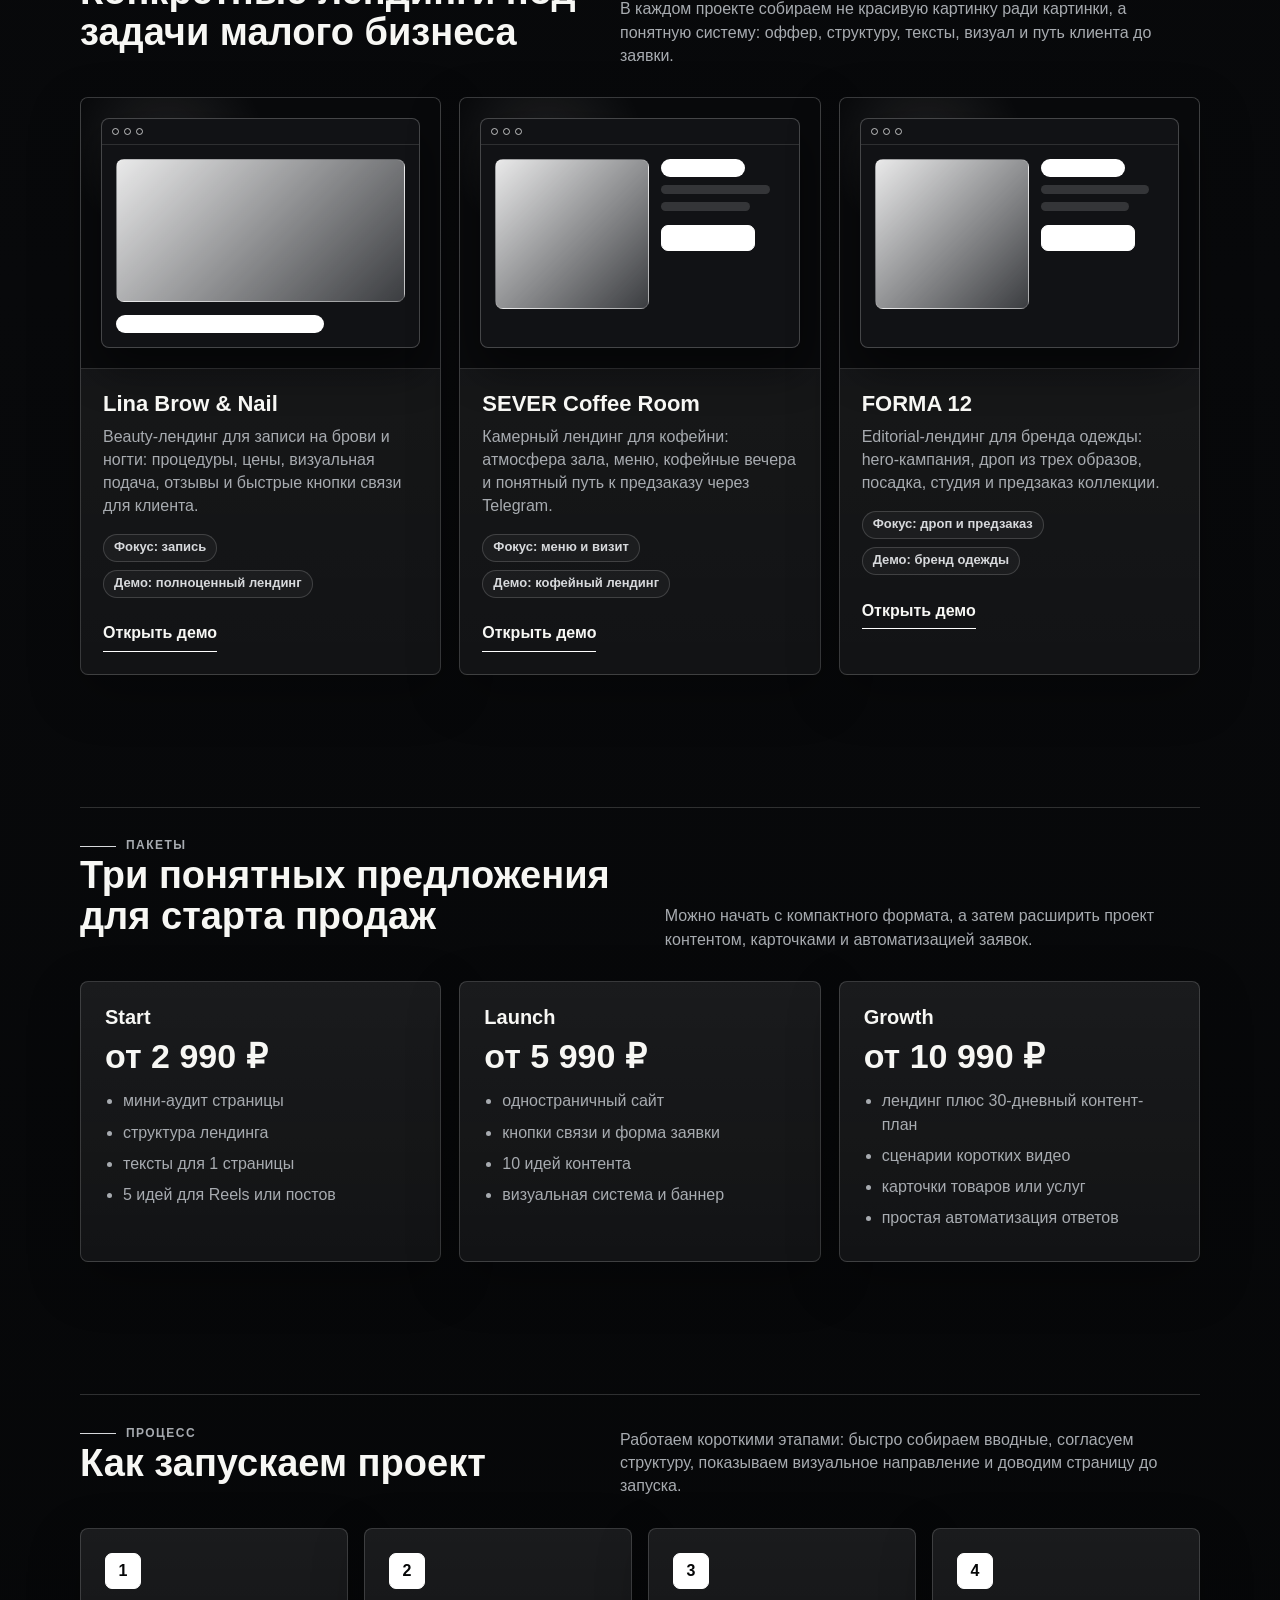
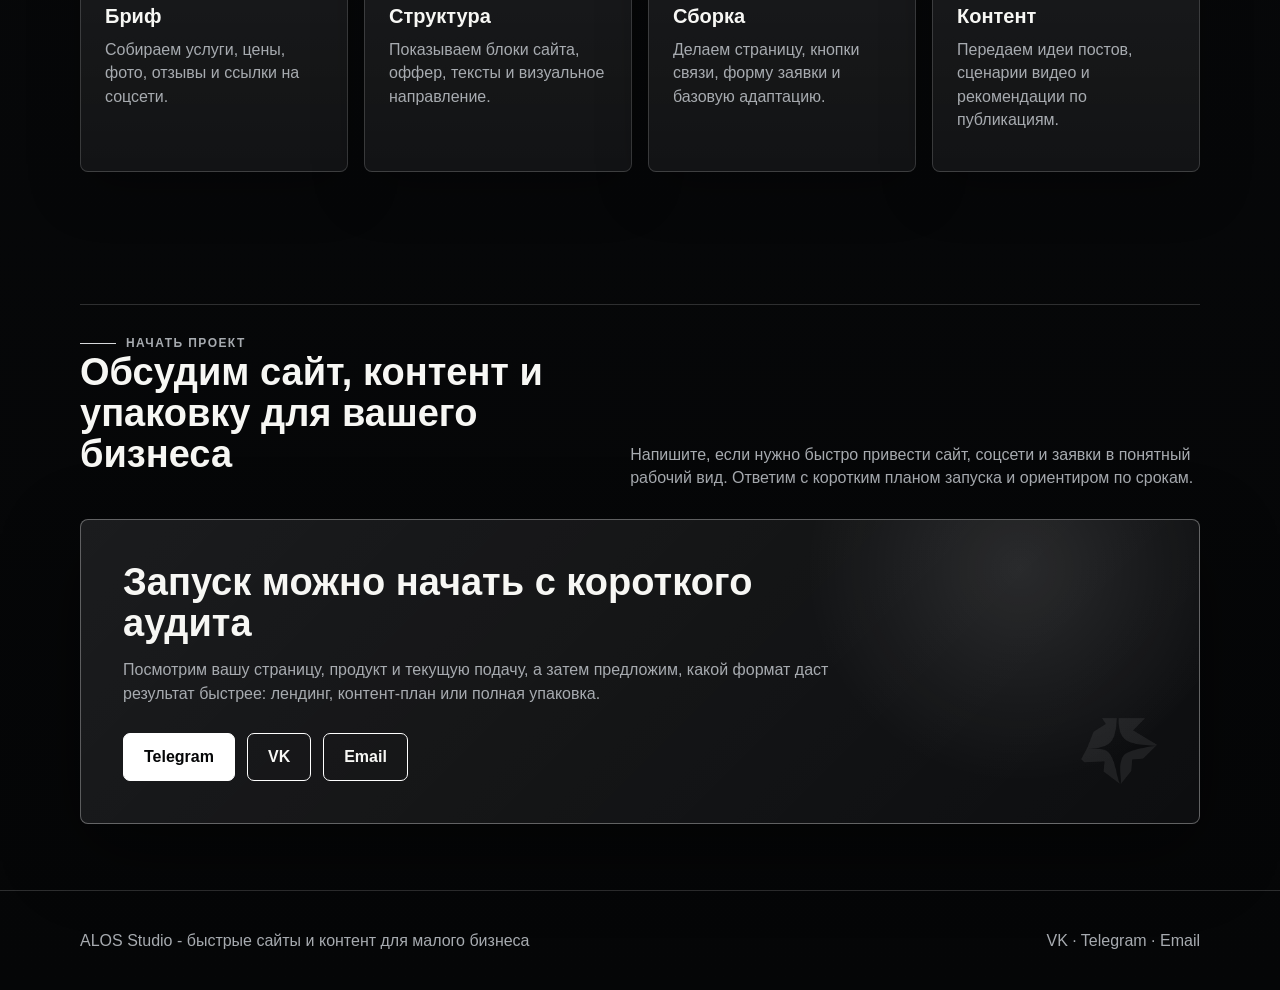
==== commit d71420fe: "Update index.html" ====
--- a/index.html
+++ b/index.html
@@ -210,7 +210,7 @@
             <div class="package-grid">
               <article class="package">
                 <h3>Start</h3>
-                <strong>от 3 000 ₽</strong>
+                <strong>от 2 990 ₽</strong>
                 <ul>
                   <li>мини-аудит страницы</li>
                   <li>структура лендинга</li>
@@ -220,7 +220,7 @@
               </article>
               <article class="package">
                 <h3>Launch</h3>
-                <strong>от 6 000 ₽</strong>
+                <strong>от 5 990 ₽</strong>
                 <ul>
                   <li>одностраничный сайт</li>
                   <li>кнопки связи и форма заявки</li>
@@ -230,7 +230,7 @@
               </article>
               <article class="package">
                 <h3>Growth</h3>
-                <strong>от 11 000 ₽</strong>
+                <strong>от 10 990 ₽</strong>
                 <ul>
                   <li>лендинг плюс 30-дневный контент-план</li>
                   <li>сценарии коротких видео</li>
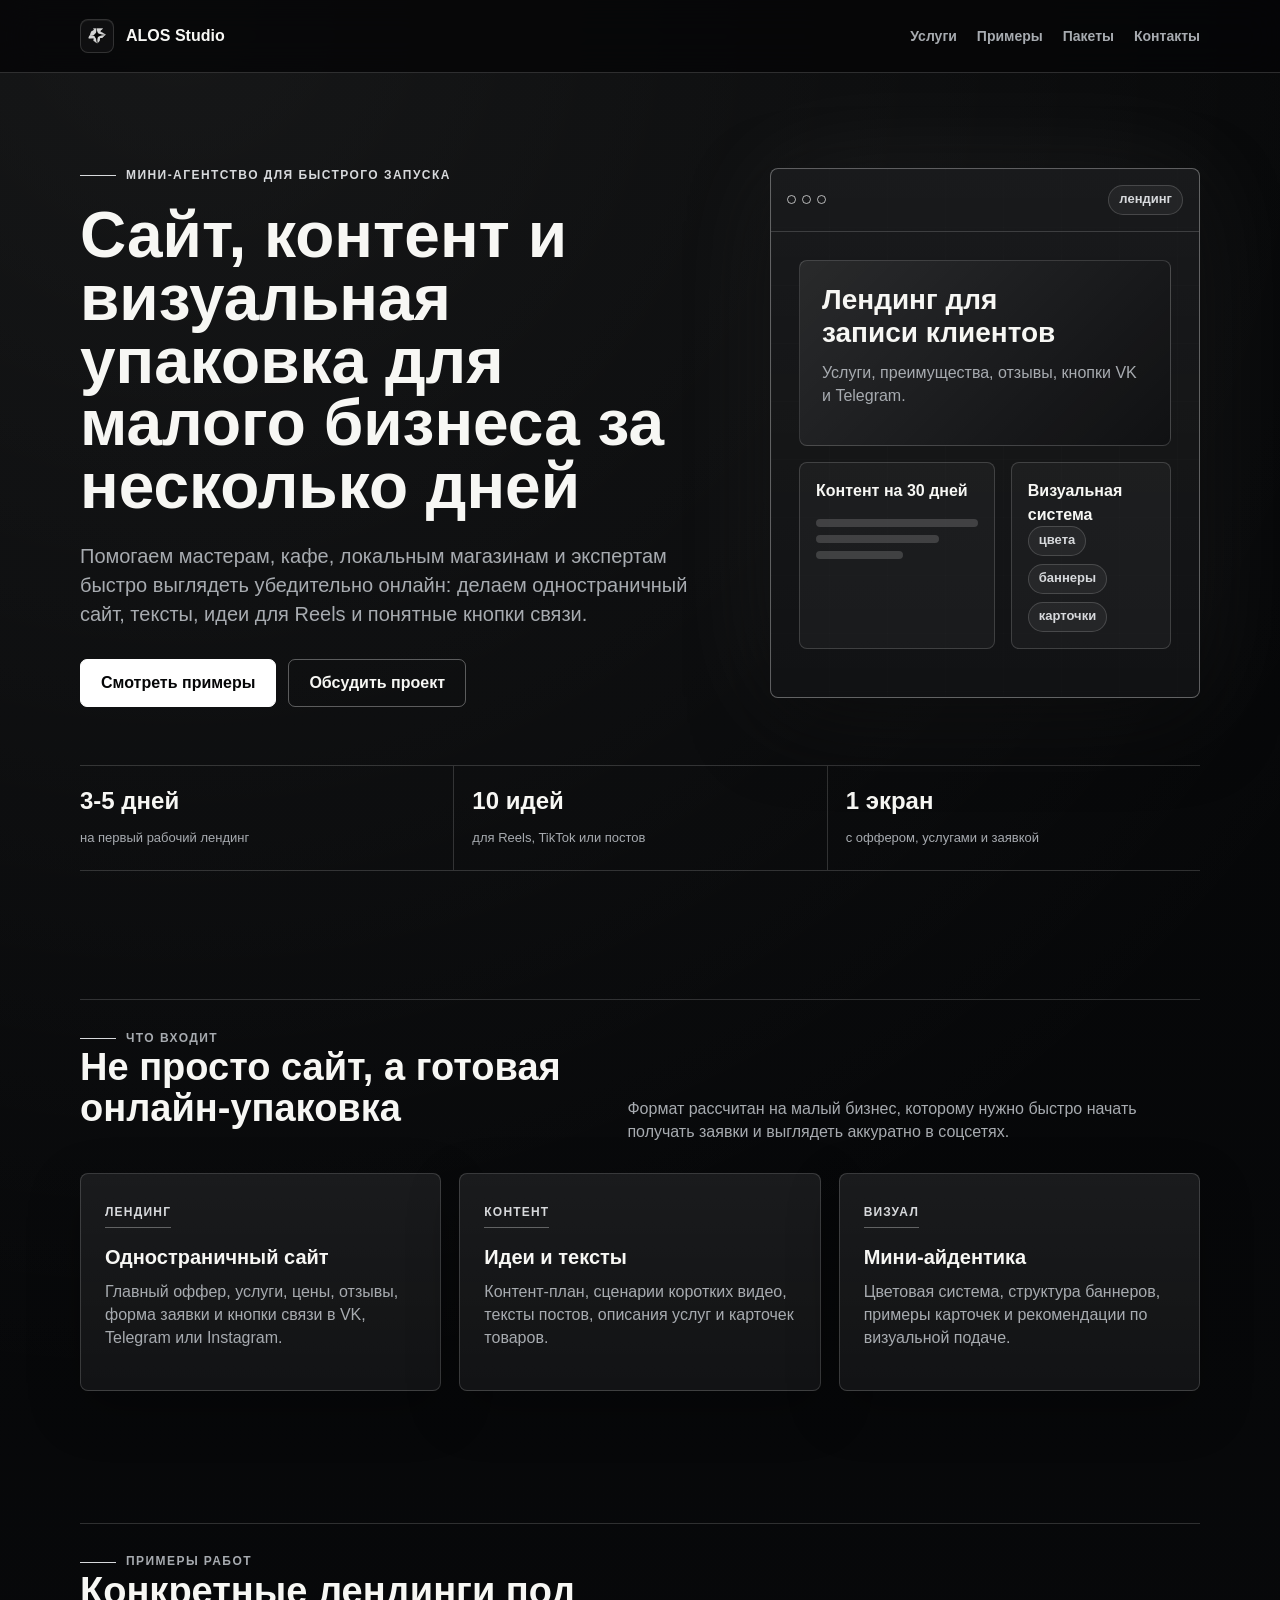
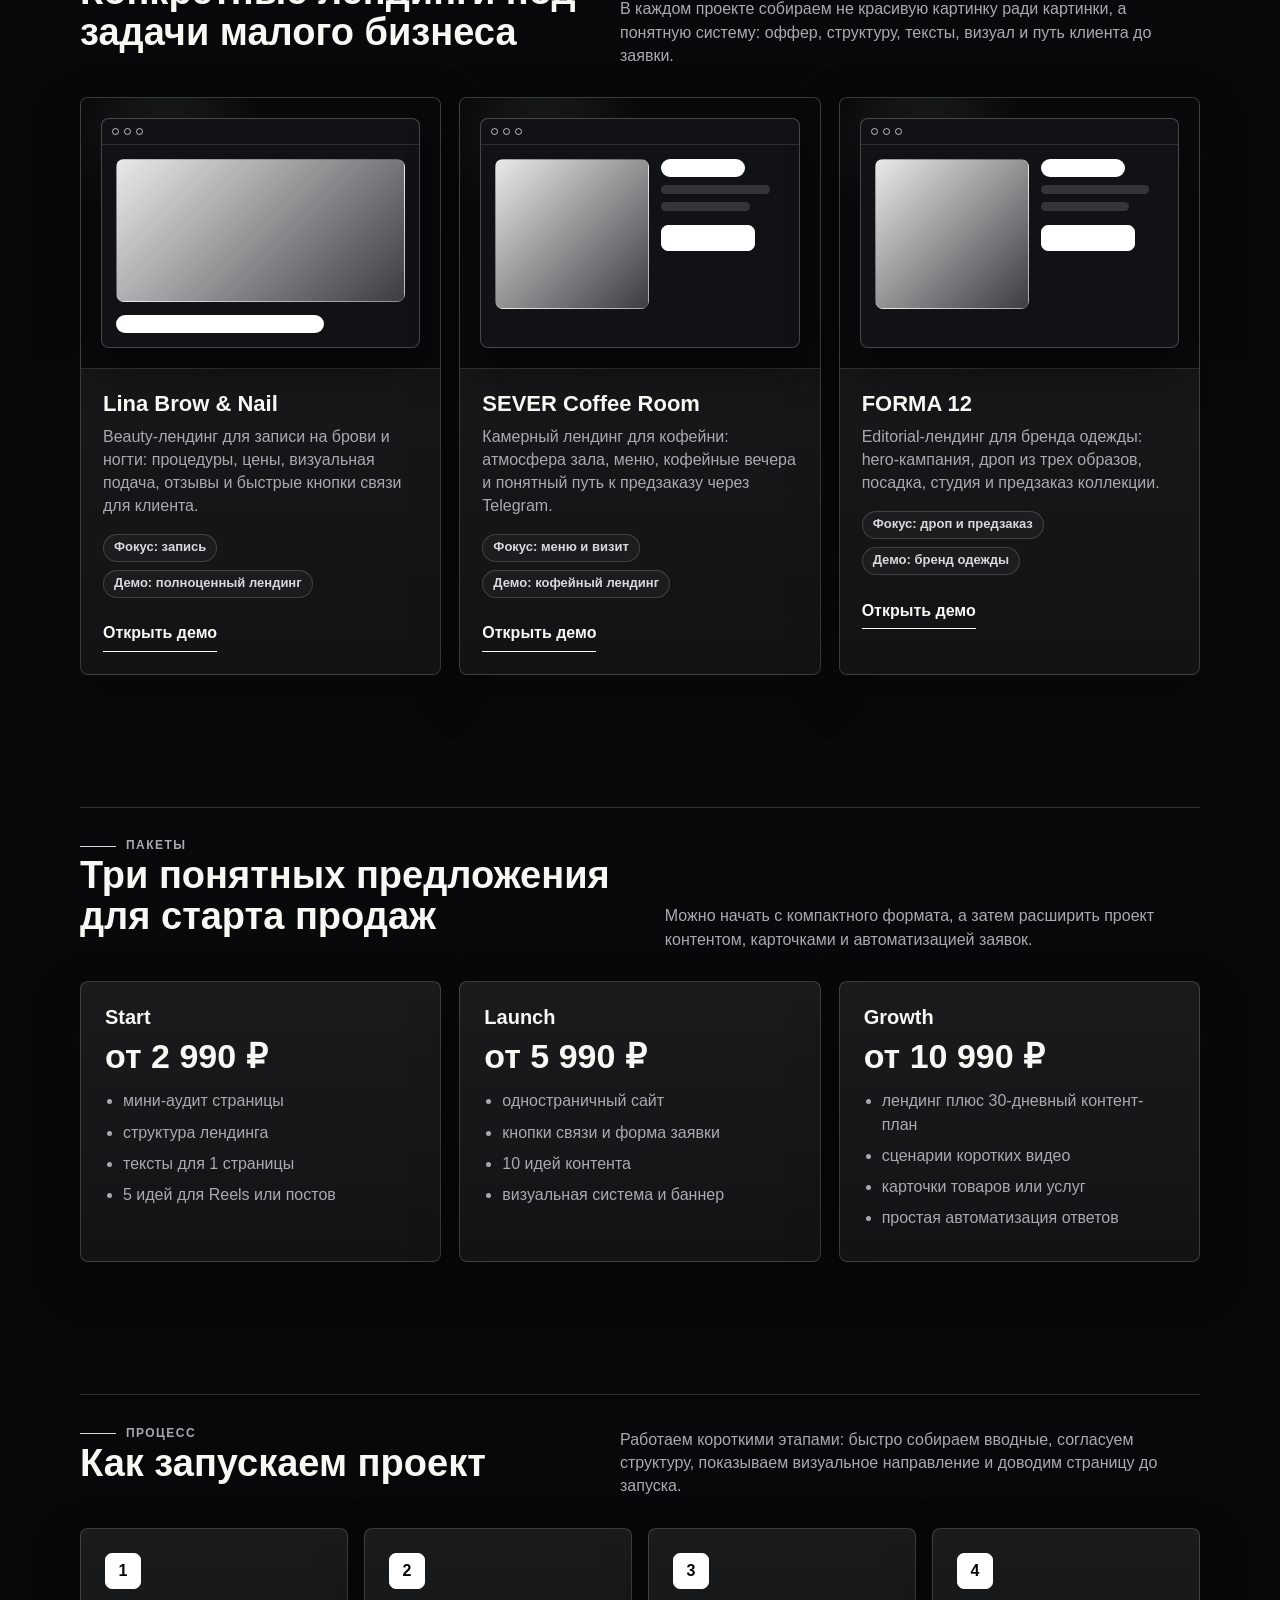
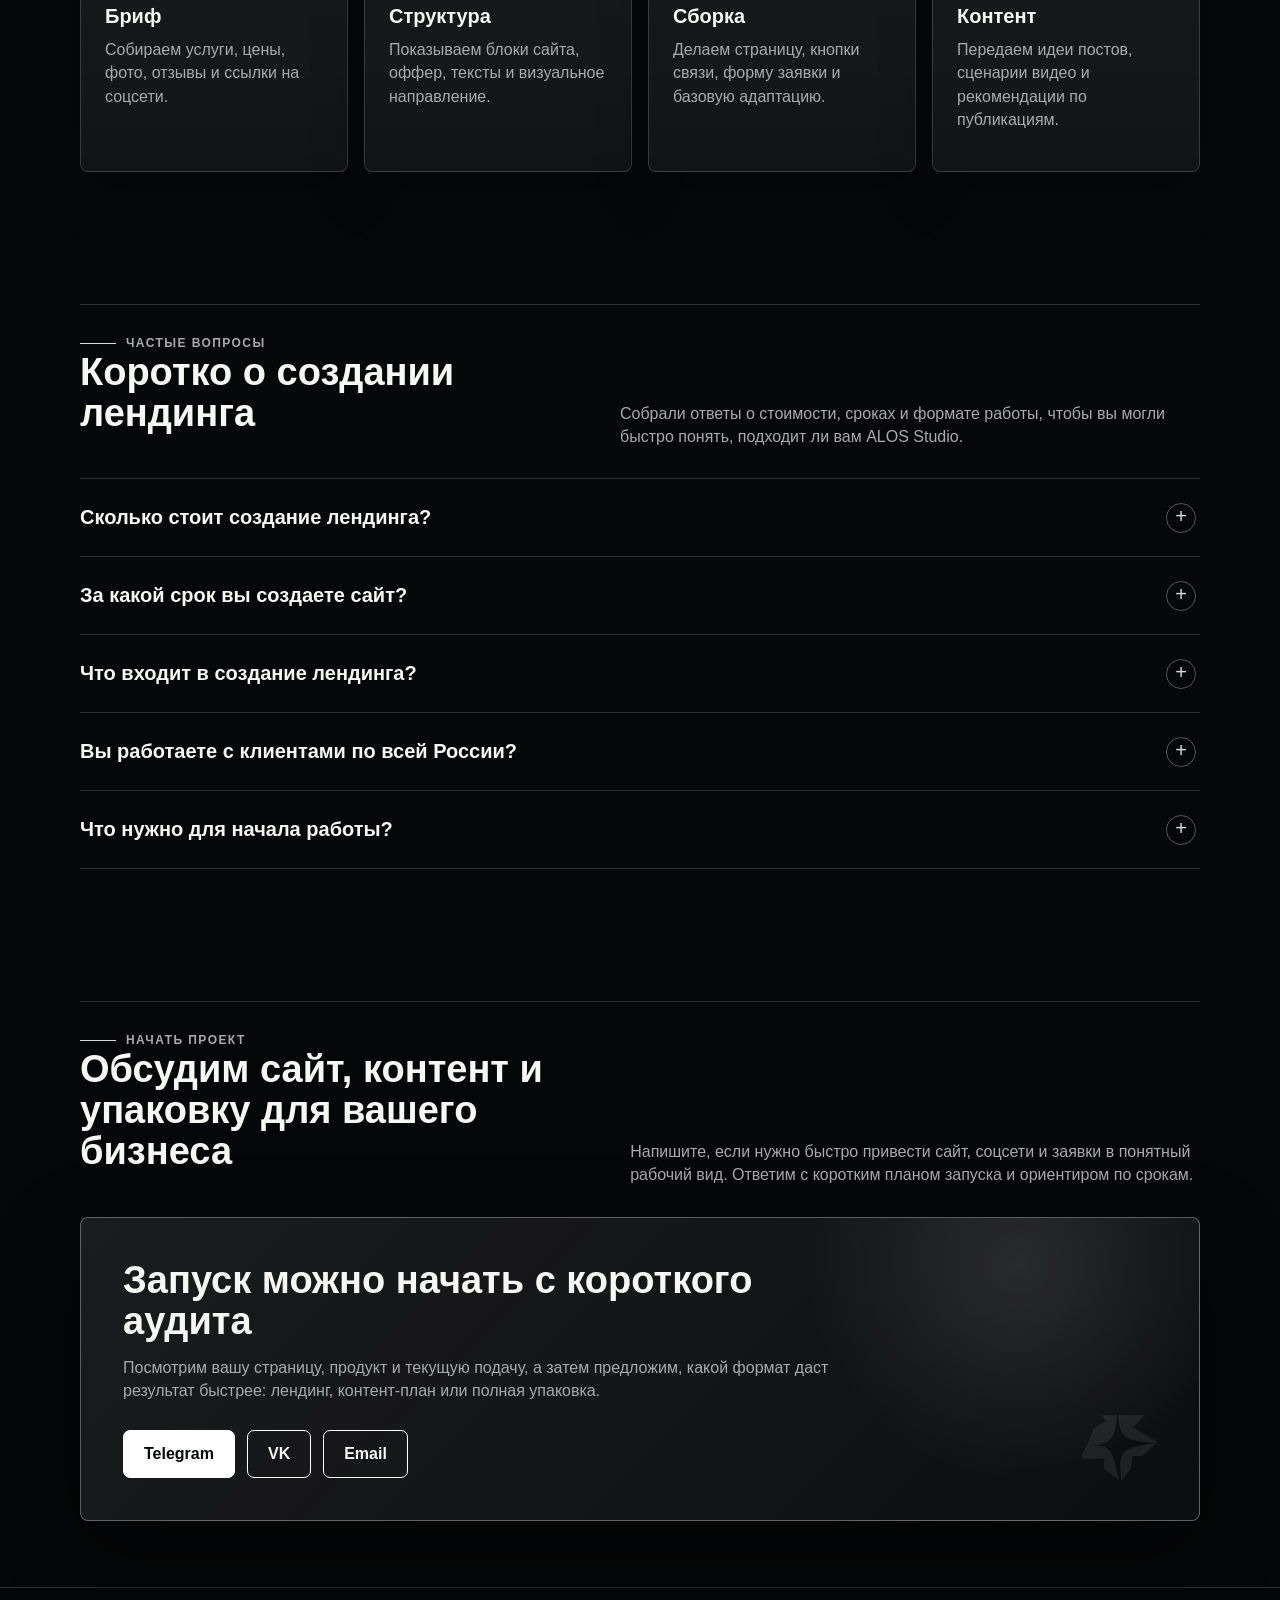
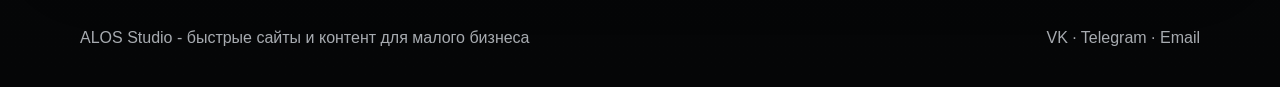
==== commit 9b2415ad: "Add files via upload" ====
--- a/index.html
+++ b/index.html
@@ -3,7 +3,146 @@
   <head>
     <meta charset="utf-8">
     <meta name="viewport" content="width=device-width, initial-scale=1">
-    <title>ALOS Studio - сайты, контент и упаковка для малого бизнеса</title>
+    <title>Создание лендингов для малого бизнеса | ALOS Studio</title>
+    <meta name="description" content="ALOS Studio создает лендинги, тексты и визуальную упаковку для малого бизнеса по всей России. Первый рабочий вариант сайта за 3–5 дней.">
+    <meta name="robots" content="index, follow, max-image-preview:large">
+    <link rel="canonical" href="https://alosstudio.ru/">
+    <link rel="icon" type="image/png" href="vk-assets/alos-logo-refined-512.png">
+
+    <meta property="og:type" content="website">
+    <meta property="og:locale" content="ru_RU">
+    <meta property="og:site_name" content="ALOS Studio">
+    <meta property="og:title" content="Создание лендингов для малого бизнеса | ALOS Studio">
+    <meta property="og:description" content="Лендинги, контент и визуальная упаковка для малого бизнеса по всей России. Первый рабочий вариант за 3–5 дней.">
+    <meta property="og:url" content="https://alosstudio.ru/">
+    <meta property="og:image" content="https://alosstudio.ru/vk-assets/alos-vk-cover-1920x768.png">
+    <meta property="og:image:width" content="1920">
+    <meta property="og:image:height" content="768">
+    <meta property="og:image:alt" content="ALOS Studio — сайты и визуальная упаковка для малого бизнеса">
+
+    <meta name="twitter:card" content="summary_large_image">
+    <meta name="twitter:title" content="Создание лендингов для малого бизнеса | ALOS Studio">
+    <meta name="twitter:description" content="Лендинги, контент и визуальная упаковка для малого бизнеса по всей России.">
+    <meta name="twitter:image" content="https://alosstudio.ru/vk-assets/alos-vk-cover-1920x768.png">
+    <meta name="theme-color" content="#050607">
+
+    <script type="application/ld+json">
+      {
+        "@context": "https://schema.org",
+        "@graph": [
+          {
+            "@type": "Organization",
+            "@id": "https://alosstudio.ru/#organization",
+            "name": "ALOS Studio",
+            "url": "https://alosstudio.ru/",
+            "logo": "https://alosstudio.ru/vk-assets/alos-logo-refined-512.png",
+            "image": "https://alosstudio.ru/vk-assets/alos-vk-cover-1920x768.png",
+            "email": "alos_studio91@mail.ru",
+            "sameAs": [
+              "https://vk.ru/alos_studio",
+              "https://t.me/aLoS_91"
+            ],
+            "areaServed": {
+              "@type": "Country",
+              "name": "Россия"
+            }
+          },
+          {
+            "@type": "WebSite",
+            "@id": "https://alosstudio.ru/#website",
+            "url": "https://alosstudio.ru/",
+            "name": "ALOS Studio",
+            "inLanguage": "ru-RU",
+            "publisher": {
+              "@id": "https://alosstudio.ru/#organization"
+            }
+          },
+          {
+            "@type": "Service",
+            "@id": "https://alosstudio.ru/#service",
+            "name": "Создание лендингов и визуальная упаковка малого бизнеса",
+            "serviceType": "Создание одностраничных сайтов, текстов и контента",
+            "url": "https://alosstudio.ru/#packages",
+            "provider": {
+              "@id": "https://alosstudio.ru/#organization"
+            },
+            "areaServed": {
+              "@type": "Country",
+              "name": "Россия"
+            },
+            "offers": [
+              {
+                "@type": "Offer",
+                "name": "Start",
+                "price": "2990",
+                "priceCurrency": "RUB",
+                "url": "https://alosstudio.ru/#packages"
+              },
+              {
+                "@type": "Offer",
+                "name": "Launch",
+                "price": "5990",
+                "priceCurrency": "RUB",
+                "url": "https://alosstudio.ru/#packages"
+              },
+              {
+                "@type": "Offer",
+                "name": "Growth",
+                "price": "10990",
+                "priceCurrency": "RUB",
+                "url": "https://alosstudio.ru/#packages"
+              }
+            ]
+          },
+          {
+            "@type": "FAQPage",
+            "@id": "https://alosstudio.ru/#faq",
+            "mainEntity": [
+              {
+                "@type": "Question",
+                "name": "Сколько стоит создание лендинга?",
+                "acceptedAnswer": {
+                  "@type": "Answer",
+                  "text": "Стоимость работы в ALOS Studio начинается от 2 990 рублей. Итоговая цена зависит от объема страницы, количества материалов и дополнительных задач по контенту."
+                }
+              },
+              {
+                "@type": "Question",
+                "name": "За какой срок вы создаете сайт?",
+                "acceptedAnswer": {
+                  "@type": "Answer",
+                  "text": "Первый рабочий вариант лендинга обычно подготавливаем за 3–5 дней после получения материалов и согласования структуры."
+                }
+              },
+              {
+                "@type": "Question",
+                "name": "Что входит в создание лендинга?",
+                "acceptedAnswer": {
+                  "@type": "Answer",
+                  "text": "В проект входят структура страницы, тексты, визуальное оформление, адаптация под мобильные устройства и настройка кнопок связи."
+                }
+              },
+              {
+                "@type": "Question",
+                "name": "Вы работаете с клиентами по всей России?",
+                "acceptedAnswer": {
+                  "@type": "Answer",
+                  "text": "Да. Команда ALOS Studio работает удаленно с малым бизнесом из любых городов России. Обсуждение, согласование и передача проекта проходят онлайн."
+                }
+              },
+              {
+                "@type": "Question",
+                "name": "Что нужно для начала работы?",
+                "acceptedAnswer": {
+                  "@type": "Answer",
+                  "text": "Для старта достаточно рассказать о бизнесе, услугах и задаче сайта. Если материалы еще не собраны, начнем с короткого аудита и составим список необходимого."
+                }
+              }
+            ]
+          }
+        ]
+      }
+    </script>
     <link rel="stylesheet" href="styles.css">
   </head>
   <body>
@@ -276,6 +415,40 @@
           </div>
         </section>
 
+        <section id="faq">
+          <div class="container">
+            <div class="section-head">
+              <div>
+                <p class="eyebrow">Частые вопросы</p>
+                <h2>Коротко о создании лендинга</h2>
+              </div>
+              <p>Собрали ответы о стоимости, сроках и формате работы, чтобы вы могли быстро понять, подходит ли вам ALOS Studio.</p>
+            </div>
+            <div class="faq-list">
+              <details class="faq-item">
+                <summary>Сколько стоит создание лендинга?</summary>
+                <p>Стоимость работы в ALOS Studio начинается от 2 990 ₽. Итоговая цена зависит от объема страницы, количества материалов и дополнительных задач по контенту.</p>
+              </details>
+              <details class="faq-item">
+                <summary>За какой срок вы создаете сайт?</summary>
+                <p>Первый рабочий вариант лендинга обычно подготавливаем за 3–5 дней после получения материалов и согласования структуры.</p>
+              </details>
+              <details class="faq-item">
+                <summary>Что входит в создание лендинга?</summary>
+                <p>В проект входят структура страницы, тексты, визуальное оформление, адаптация под мобильные устройства и настройка кнопок связи.</p>
+              </details>
+              <details class="faq-item">
+                <summary>Вы работаете с клиентами по всей России?</summary>
+                <p>Да. Команда ALOS Studio работает удаленно с малым бизнесом из любых городов России. Обсуждение, согласование и передача проекта проходят онлайн.</p>
+              </details>
+              <details class="faq-item">
+                <summary>Что нужно для начала работы?</summary>
+                <p>Для старта достаточно рассказать о бизнесе, услугах и задаче сайта. Если материалы еще не собраны, начнем с короткого аудита и составим список необходимого.</p>
+              </details>
+            </div>
+          </div>
+        </section>
+
         <section id="contact">
           <div class="container">
             <div class="section-head">
--- a/styles.css
+++ b/styles.css
@@ -703,6 +703,55 @@
   gap: 16px;
 }
 
+.faq-list {
+  border-top: 1px solid var(--line);
+}
+
+.faq-item {
+  border-bottom: 1px solid var(--line);
+}
+
+.faq-item summary {
+  position: relative;
+  padding: 24px 54px 24px 0;
+  color: var(--ink);
+  font-size: 20px;
+  font-weight: 900;
+  cursor: pointer;
+  list-style: none;
+}
+
+.faq-item summary::-webkit-details-marker {
+  display: none;
+}
+
+.faq-item summary::after {
+  position: absolute;
+  top: 50%;
+  right: 4px;
+  width: 28px;
+  height: 28px;
+  border: 1px solid var(--line-strong);
+  border-radius: 50%;
+  color: var(--soft);
+  content: "+";
+  font-size: 20px;
+  font-weight: 500;
+  line-height: 25px;
+  text-align: center;
+  transform: translateY(-50%);
+}
+
+.faq-item[open] summary::after {
+  content: "−";
+}
+
+.faq-item p {
+  max-width: 780px;
+  margin: -4px 54px 24px 0;
+  color: var(--muted);
+}
+
 .step-num {
   display: grid;
   width: 36px;
@@ -1003,6 +1052,15 @@
     padding: 26px;
   }
 
+  .faq-item summary {
+    padding: 20px 46px 20px 0;
+    font-size: 18px;
+  }
+
+  .faq-item p {
+    margin-right: 0;
+  }
+
   .contact-logo {
     right: 18px;
     bottom: 16px;
